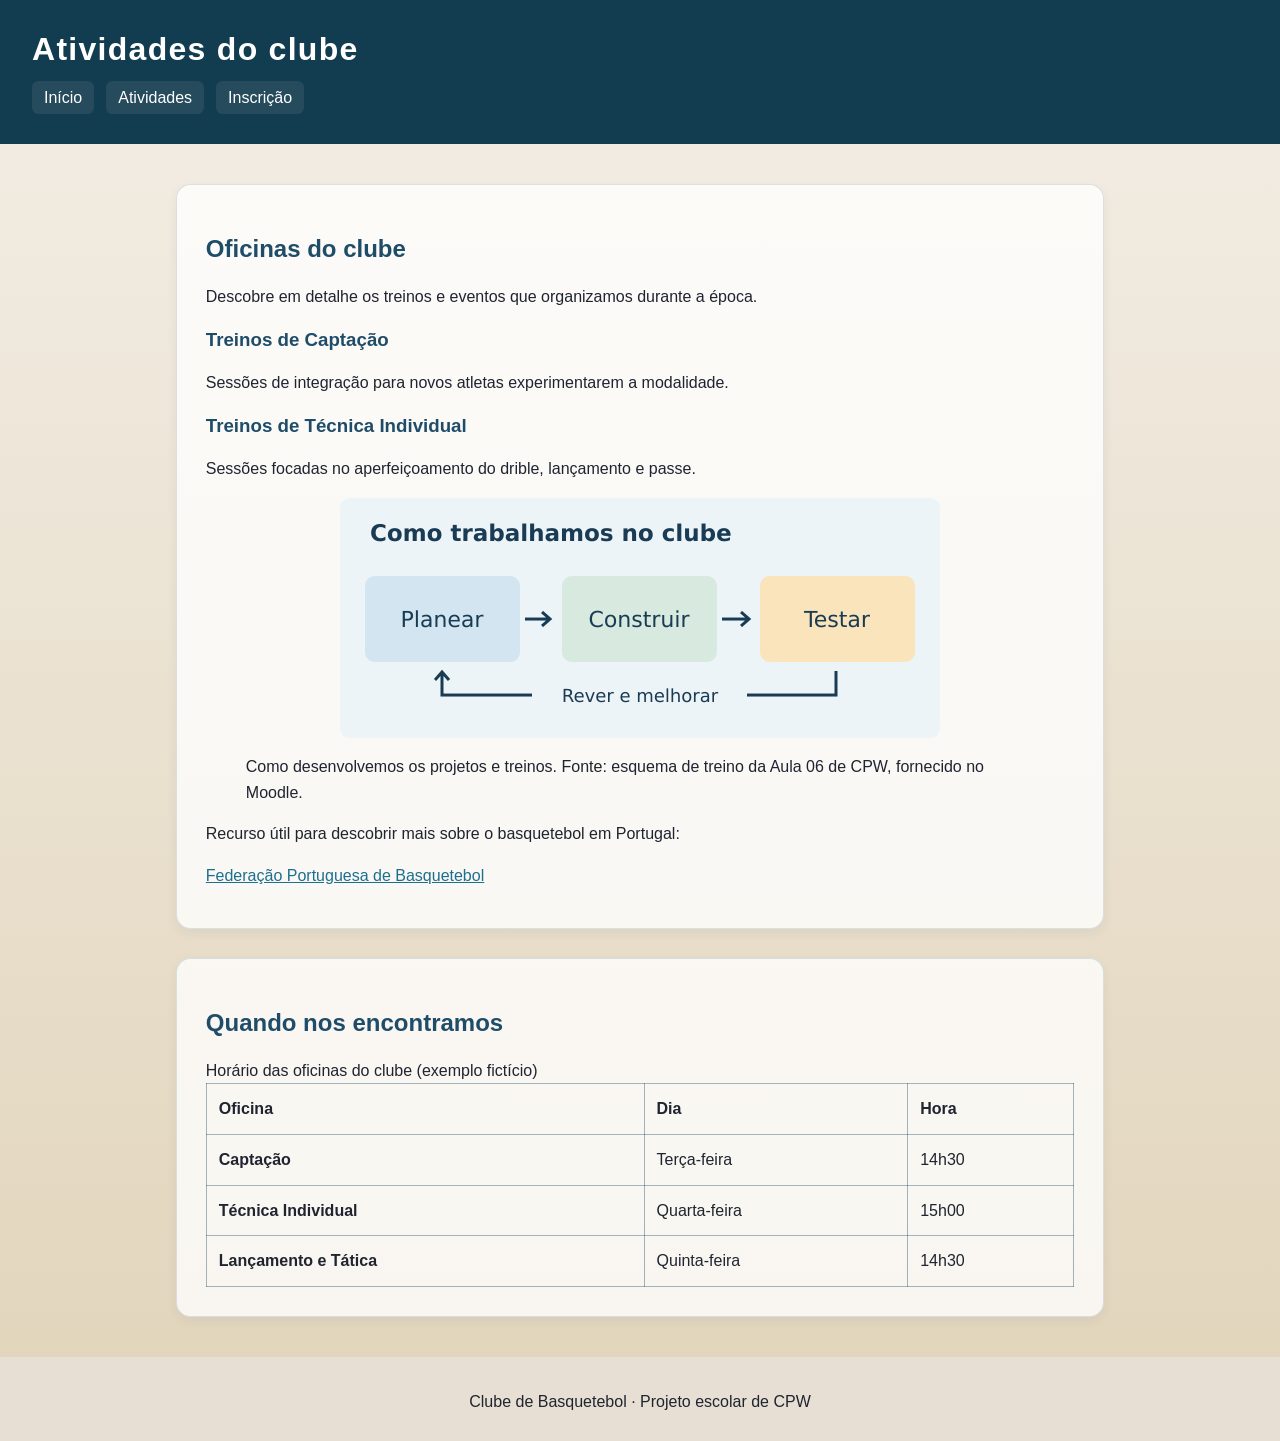
==== paginas/atividades.html @ 4c6bd14d "Ajusta CSS compartilhado nas páginas principais" ====
<!doctype html>
<html lang="pt-PT">

<head>
  <meta charset="utf-8">
  <meta name="viewport" content="width=device-width, initial-scale=1">
  <title>Atividades | Clube de Basquetebol — cpw-11</title>
  <link rel="stylesheet" href="../estilos.css">
</head>

<body>
  <!-- Estrutura principal da página do Clube de Basquetebol -->

  <header>
    <h1>Atividades do clube</h1>
    <nav>
      <ul>
        <li><a href="../index.html">Início</a></li>
        <li><a href="atividades.html">Atividades</a></li>
        <li><a href="inscricao.html">Inscrição</a></li>
      </ul>
    </nav>
  </header>

  <main>

    <section>
      <h2>Oficinas do clube</h2>
      <p>Descobre em detalhe os treinos e eventos que organizamos durante a época.</p>

      <h3>Treinos de Captação</h3>
      <p>Sessões de integração para novos atletas experimentarem a modalidade.</p>

      <h3>Treinos de Técnica Individual</h3>
      <p>Sessões focadas no aperfeiçoamento do drible, lançamento e passe.</p>

      <!-- Esquema do processo de treino com legenda -->
      <figure>
        <img src="../imagens/oficina.png"
             alt="Ciclo do clube: planear, construir, testar e regressar ao planeamento para melhorar."
             width="600" height="240">
        <figcaption>
          Como desenvolvemos os projetos e treinos.
          Fonte: esquema de treino da Aula 06 de CPW, fornecido no Moodle.
        </figcaption>
      </figure>

      <p>Recurso útil para descobrir mais sobre o basquetebol em Portugal:</p>
      <p>
        <a href="https://www.fpb.pt/" target="_blank" rel="noopener">Federação Portuguesa de Basquetebol</a>
      </p>
    </section>

    <section>
      <h2>Quando nos encontramos</h2>

      <table border="1"
        <caption>Horário das oficinas do clube (exemplo fictício)</caption>
        <thead>
          <tr>
            <th scope="col">Oficina</th>
            <th scope="col">Dia</th>
            <th scope="col">Hora</th>
          </tr>
        </thead>
        <tbody>
          <tr>
            <th scope="row">Captação</th>
            <td>Terça-feira</td>
            <td>14h30</td>
          </tr>
          <tr>
            <th scope="row">Técnica Individual</th>
            <td>Quarta-feira</td>
            <td>15h00</td>
          </tr>
          <tr>
            <th scope="row">Lançamento e Tática</th>
            <td>Quinta-feira</td>
            <td>14h30</td>
          </tr>
        </tbody>
      </table>
    </section>

  </main>

  <footer>
    <p>Clube de Basquetebol · Projeto escolar de CPW</p>
  </footer>

</body>

</html>
---- estilos.css ----
:root {
  --cor-fundo: #f3eee6;
  --cor-fundo-escuro: #e1d4ba;
  --cor-principal: #1f4d69;
  --cor-acento: #e07a38;
  --cor-texto: #1f2430;
  --cor-link: #1d6f8e;
  --cor-link-hover: #cf5a1d;
  --cor-header: #123c4f;
  --cor-cartao: rgba(255,255,255,0.78);
}

* { box-sizing: border-box; }

body {
  margin: 0;
  font-family: Arial, Helvetica, sans-serif;
  background: linear-gradient(180deg, var(--cor-fundo), var(--cor-fundo-escuro));
  color: var(--cor-texto);
  line-height: 1.6;
}

header {
  background: var(--cor-header);
  color: #fff;
  padding: 1.8rem 2rem 1.4rem;
}

header h1 {
  color: #fff;
  margin: 0 0 1rem;
  letter-spacing: 0.04em;
}

nav ul {
  list-style: none;
  display: flex;
  flex-wrap: wrap;
  gap: 0.75rem;
  margin: 0;
  padding: 0;
}

nav a {
  color: #fff;
  text-decoration: none;
  background: rgba(255,255,255,0.08);
  padding: 0.5rem 0.75rem;
  border-radius: 0.4rem;
}

nav a:hover,
nav a:focus {
  background: rgba(255,255,255,0.18);
}

main {
  max-width: 960px;
  margin: 2.5rem auto;
  padding: 0 1rem;
}

section {
  background: var(--cor-cartao);
  border: 1px solid rgba(31,77,105,0.15);
  border-radius: 0.9rem;
  padding: 1.8rem;
  margin-bottom: 1.8rem;
  box-shadow: 0 4px 12px rgba(18, 59, 79, 0.06);
}

h1, h2, h3 {
  color: var(--cor-principal);
  line-height: 1.25;
}

p, li {
  margin-bottom: 0.7rem;
}

img {
  display: block;
  max-width: 100%;
  height: auto;
  margin: 1rem auto;
  border-radius: 0.6rem;
}

a {
  color: var(--cor-link);
  text-decoration: underline;
}

a:hover,
a:focus {
  color: var(--cor-link-hover);
}

table {
  width: 100%;
  border-collapse: collapse;
}

th, td {
  border: 1px solid rgba(31,77,105,0.4);
  padding: 0.75rem;
  text-align: left;
}

footer {
  background: #e7dfd3;
  text-align: center;
  padding: 1rem;
}
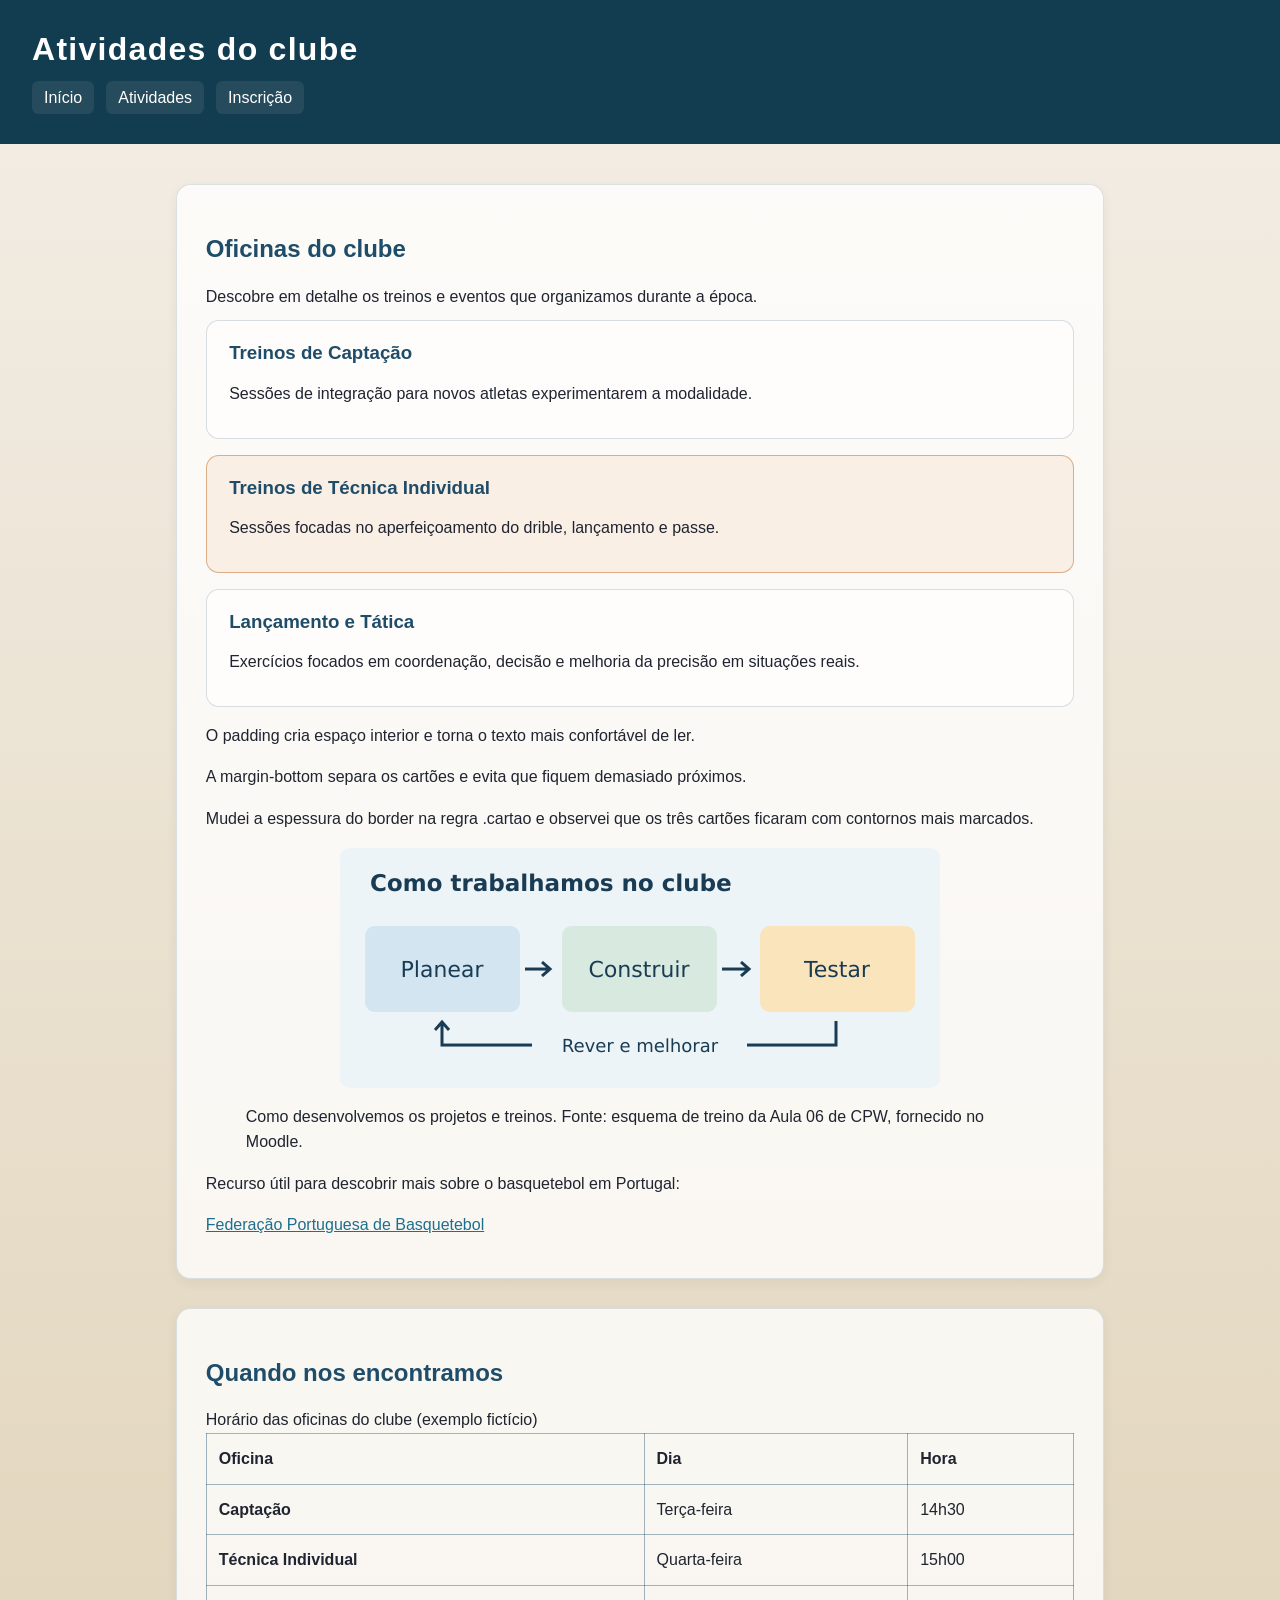
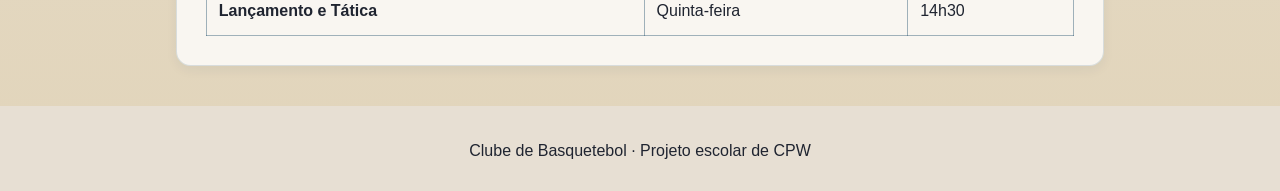
==== commit 9315b6a0: "Add card styles and update activities section for better layout" ====
--- a/paginas/atividades.html
+++ b/paginas/atividades.html
@@ -28,11 +28,24 @@
       <h2>Oficinas do clube</h2>
       <p>Descobre em detalhe os treinos e eventos que organizamos durante a época.</p>
 
-      <h3>Treinos de Captação</h3>
-      <p>Sessões de integração para novos atletas experimentarem a modalidade.</p>
+      <article class="cartao">
+        <h3>Treinos de Captação</h3>
+        <p>Sessões de integração para novos atletas experimentarem a modalidade.</p>
+      </article>
 
-      <h3>Treinos de Técnica Individual</h3>
-      <p>Sessões focadas no aperfeiçoamento do drible, lançamento e passe.</p>
+      <article class="cartao destaque">
+        <h3>Treinos de Técnica Individual</h3>
+        <p>Sessões focadas no aperfeiçoamento do drible, lançamento e passe.</p>
+      </article>
+
+      <article class="cartao">
+        <h3>Lançamento e Tática</h3>
+        <p>Exercícios focados em coordenação, decisão e melhoria da precisão em situações reais.</p>
+      </article>
+
+      <p>O padding cria espaço interior e torna o texto mais confortável de ler.</p>
+      <p>A margin-bottom separa os cartões e evita que fiquem demasiado próximos.</p>
+      <p>Mudei a espessura do border na regra .cartao e observei que os três cartões ficaram com contornos mais marcados.</p>
 
       <!-- Esquema do processo de treino com legenda -->
       <figure>
--- a/estilos.css
+++ b/estilos.css
@@ -69,6 +69,24 @@
   box-shadow: 0 4px 12px rgba(18, 59, 79, 0.06);
 }
 
+.cartao {
+  background: #fffdfb;
+  border: 1px solid rgba(31, 77, 105, 0.18);
+  border-radius: 0.8rem;
+  padding: 1.25rem 1.4rem;
+  margin-bottom: 1rem;
+}
+
+.cartao.destaque {
+  background: #f9efe5;
+  border-color: rgba(192, 108, 41, 0.5);
+}
+
+.cartao h3 {
+  margin-top: 0;
+  margin-bottom: 0.6rem;
+}
+
 h1, h2, h3 {
   color: var(--cor-principal);
   line-height: 1.25;
@@ -102,7 +120,7 @@
 }
 
 th, td {
-  border: 1px solid rgba(31,77,105,0.4);
+  border: 1px solid rgba(27, 73, 102, 0.4);
   padding: 0.75rem;
   text-align: left;
 }
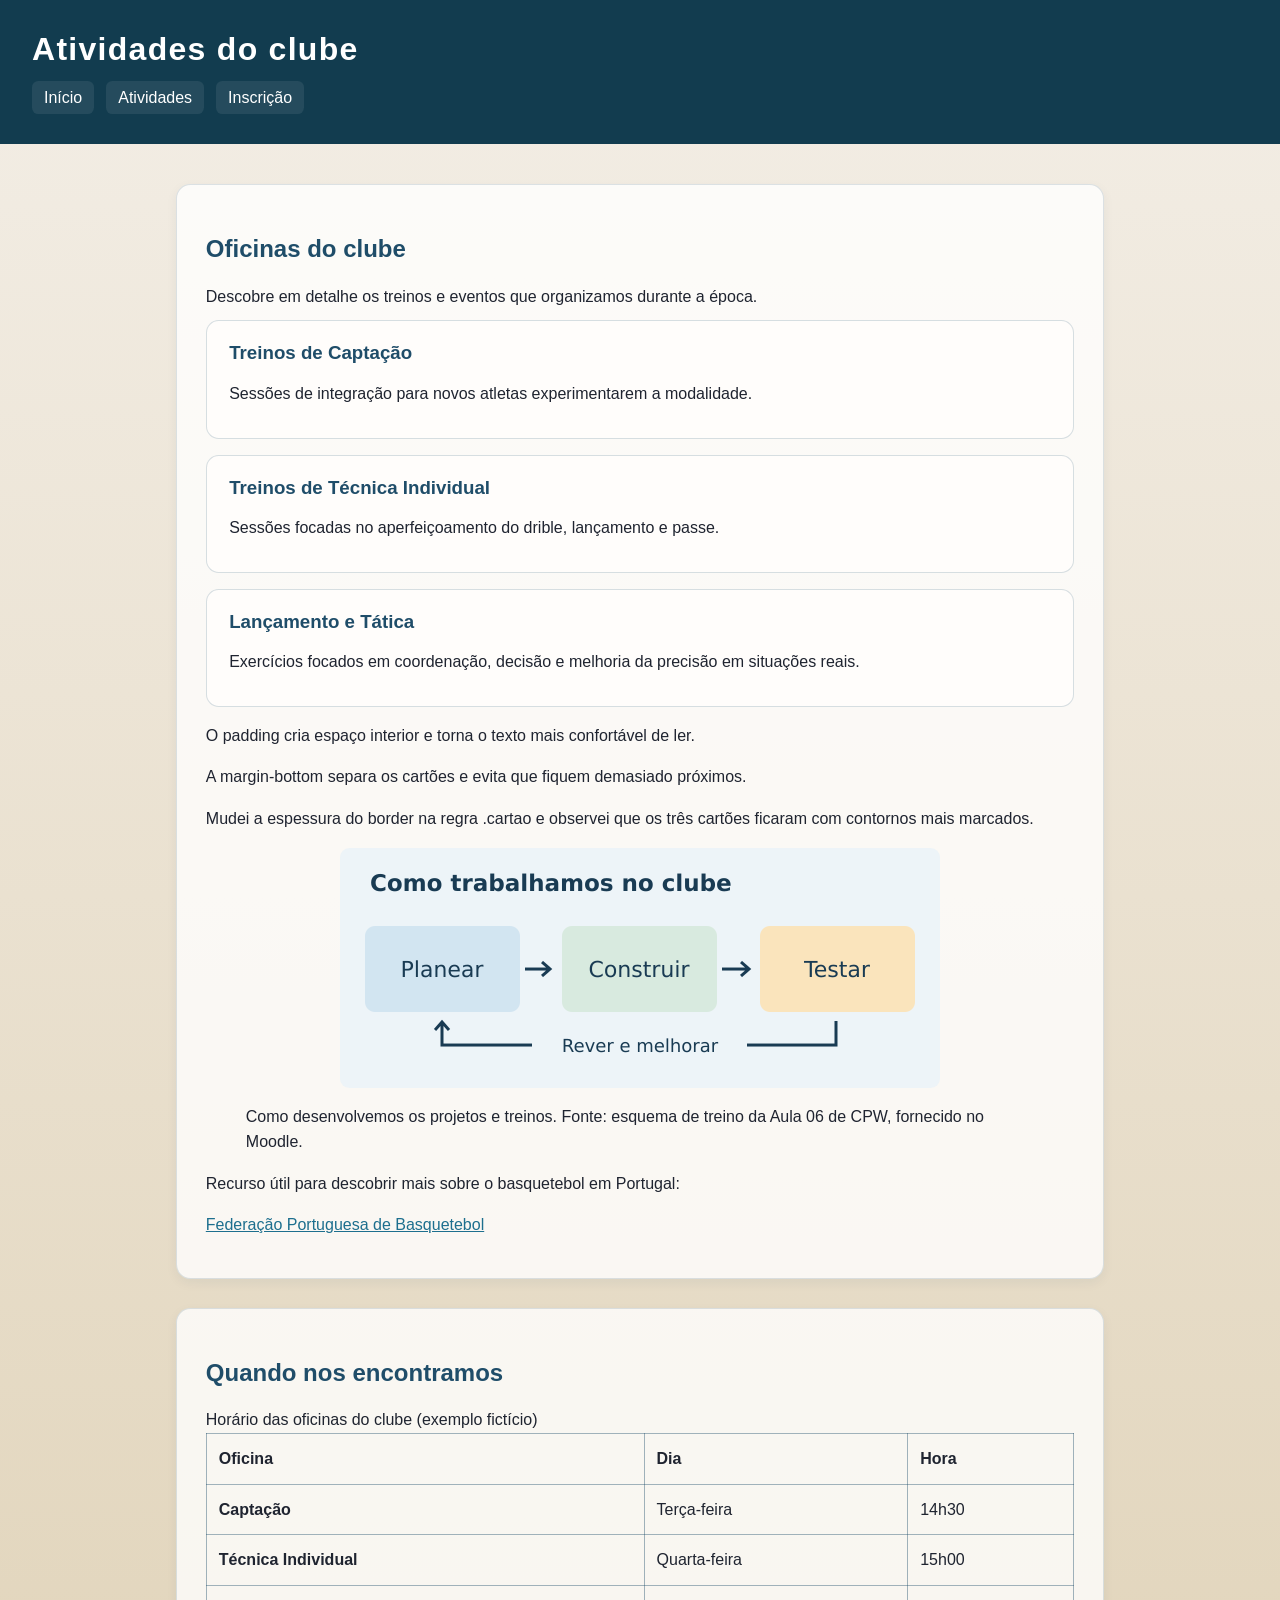
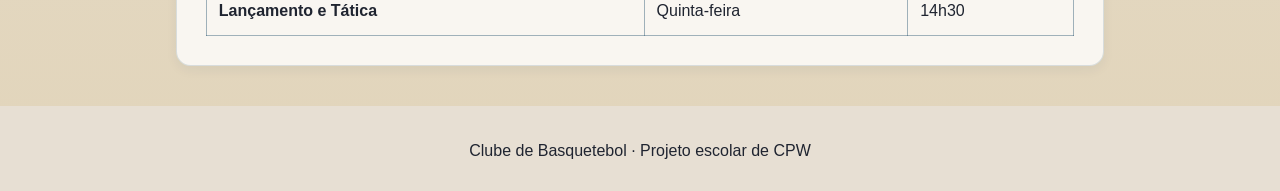
==== commit d51cef7b: "Update styles for activities section and clean up HTML structure" ====
--- a/paginas/atividades.html
+++ b/paginas/atividades.html
@@ -27,21 +27,24 @@
     <section>
       <h2>Oficinas do clube</h2>
       <p>Descobre em detalhe os treinos e eventos que organizamos durante a época.</p>
+    
+      <div class="cartoes">
+        <article class="cartao">
+          <h3>Treinos de Captação</h3>
+          <p>Sessões de integração para novos atletas experimentarem a modalidade.</p>
+        </article>
 
-      <article class="cartao">
-        <h3>Treinos de Captação</h3>
-        <p>Sessões de integração para novos atletas experimentarem a modalidade.</p>
-      </article>
+        <article class="cartao">
+          <h3>Treinos de Técnica Individual</h3>
+          <p>Sessões focadas no aperfeiçoamento do drible, lançamento e passe.</p>
+        </article>
 
-      <article class="cartao destaque">
-        <h3>Treinos de Técnica Individual</h3>
-        <p>Sessões focadas no aperfeiçoamento do drible, lançamento e passe.</p>
-      </article>
+        <article class="cartao">
+          <h3>Lançamento e Tática</h3>
+          <p>Exercícios focados em coordenação, decisão e melhoria da precisão em situações reais.</p>
+        </article>
 
-      <article class="cartao">
-        <h3>Lançamento e Tática</h3>
-        <p>Exercícios focados em coordenação, decisão e melhoria da precisão em situações reais.</p>
-      </article>
+      </div>
 
       <p>O padding cria espaço interior e torna o texto mais confortável de ler.</p>
       <p>A margin-bottom separa os cartões e evita que fiquem demasiado próximos.</p>
--- a/estilos.css
+++ b/estilos.css
@@ -130,3 +130,14 @@
   text-align: center;
   padding: 1rem;
 }
+
+.atividades {
+  display: flex;
+  flex-wrap: wrap;
+  gap: 16px;
+  justify-content: center;
+}
+
+.cartao{flex: 1 1 220px ;
+
+}
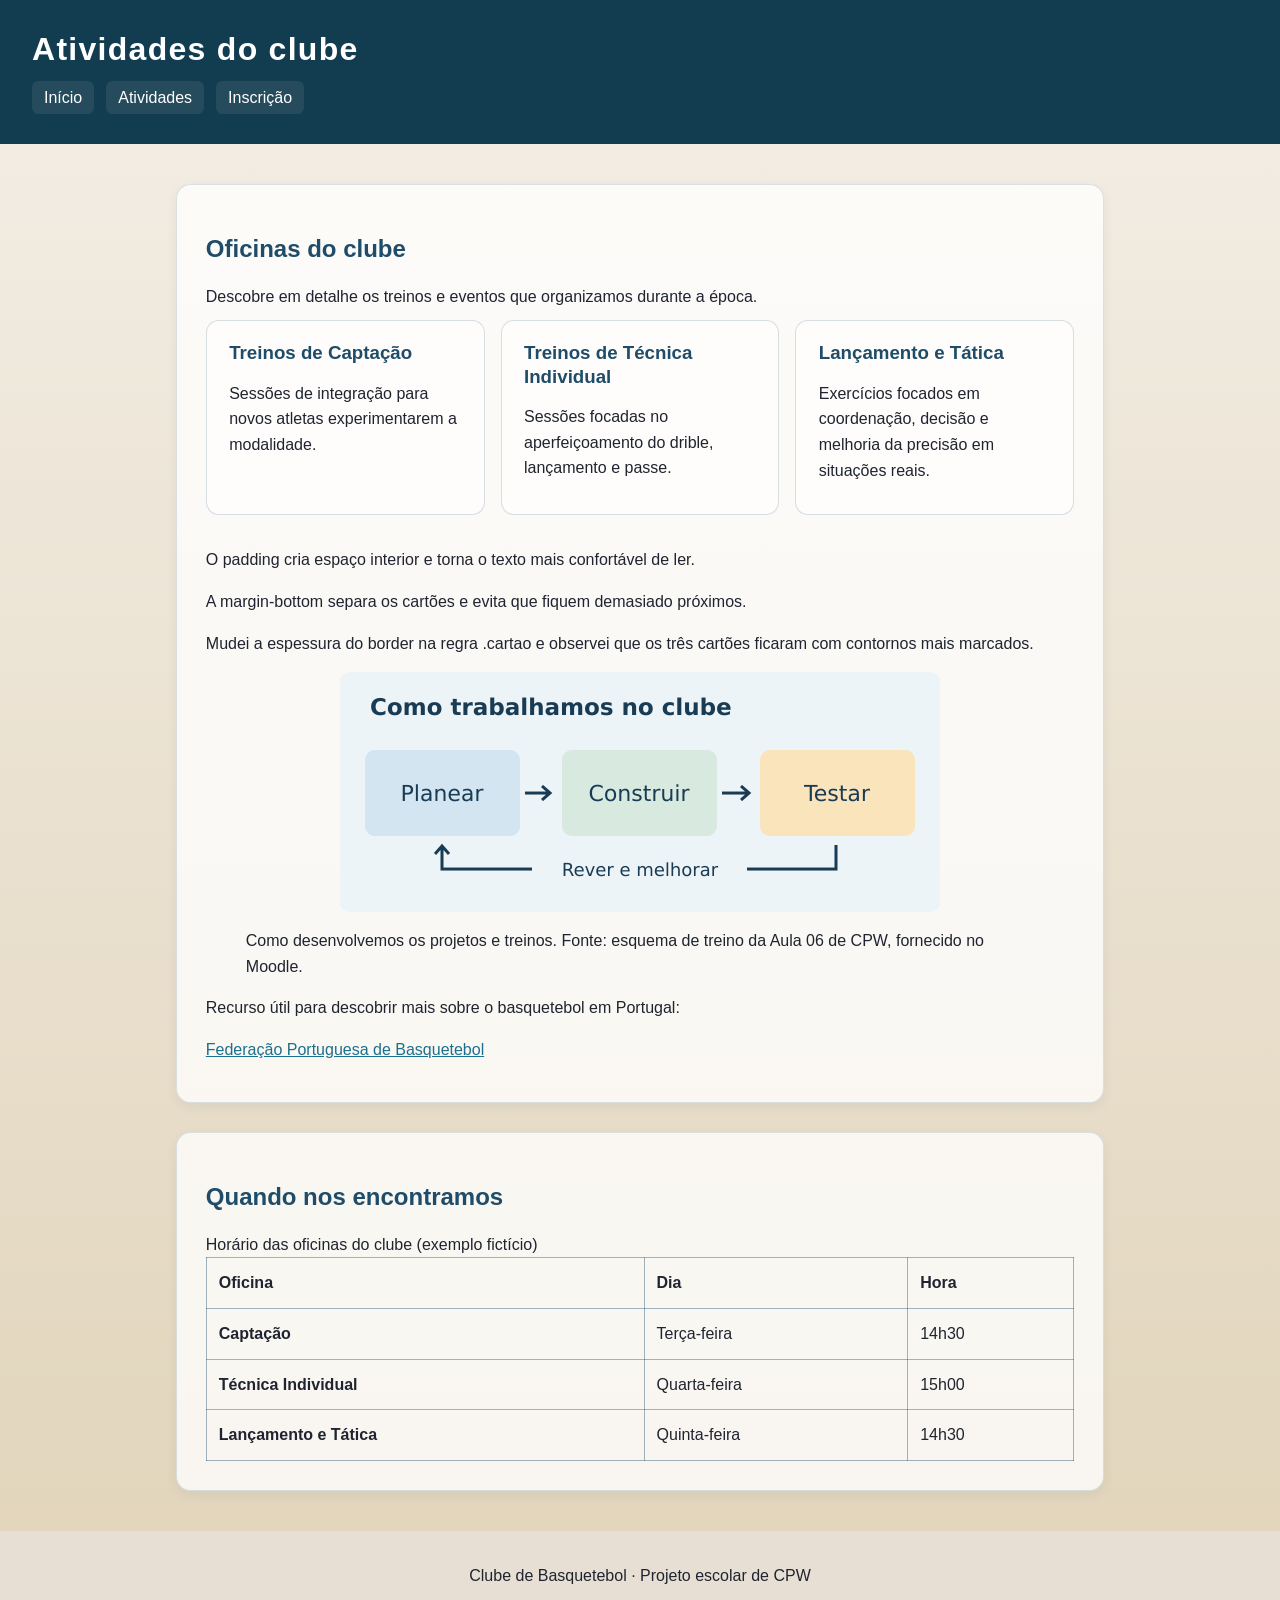
==== commit 17ff3632: "Rename atividades class to lista-atividades and adjust flex properties for better layout" ====
--- a/paginas/atividades.html
+++ b/paginas/atividades.html
@@ -28,7 +28,7 @@
       <h2>Oficinas do clube</h2>
       <p>Descobre em detalhe os treinos e eventos que organizamos durante a época.</p>
     
-      <div class="cartoes">
+     <div class="lista-atividades">
         <article class="cartao">
           <h3>Treinos de Captação</h3>
           <p>Sessões de integração para novos atletas experimentarem a modalidade.</p>
--- a/estilos.css
+++ b/estilos.css
@@ -131,10 +131,10 @@
   padding: 1rem;
 }
 
-.atividades {
+.lista-atividades {
   display: flex;
+  gap: 16px;
   flex-wrap: wrap;
-  gap: 16px;
   justify-content: center;
 }
 
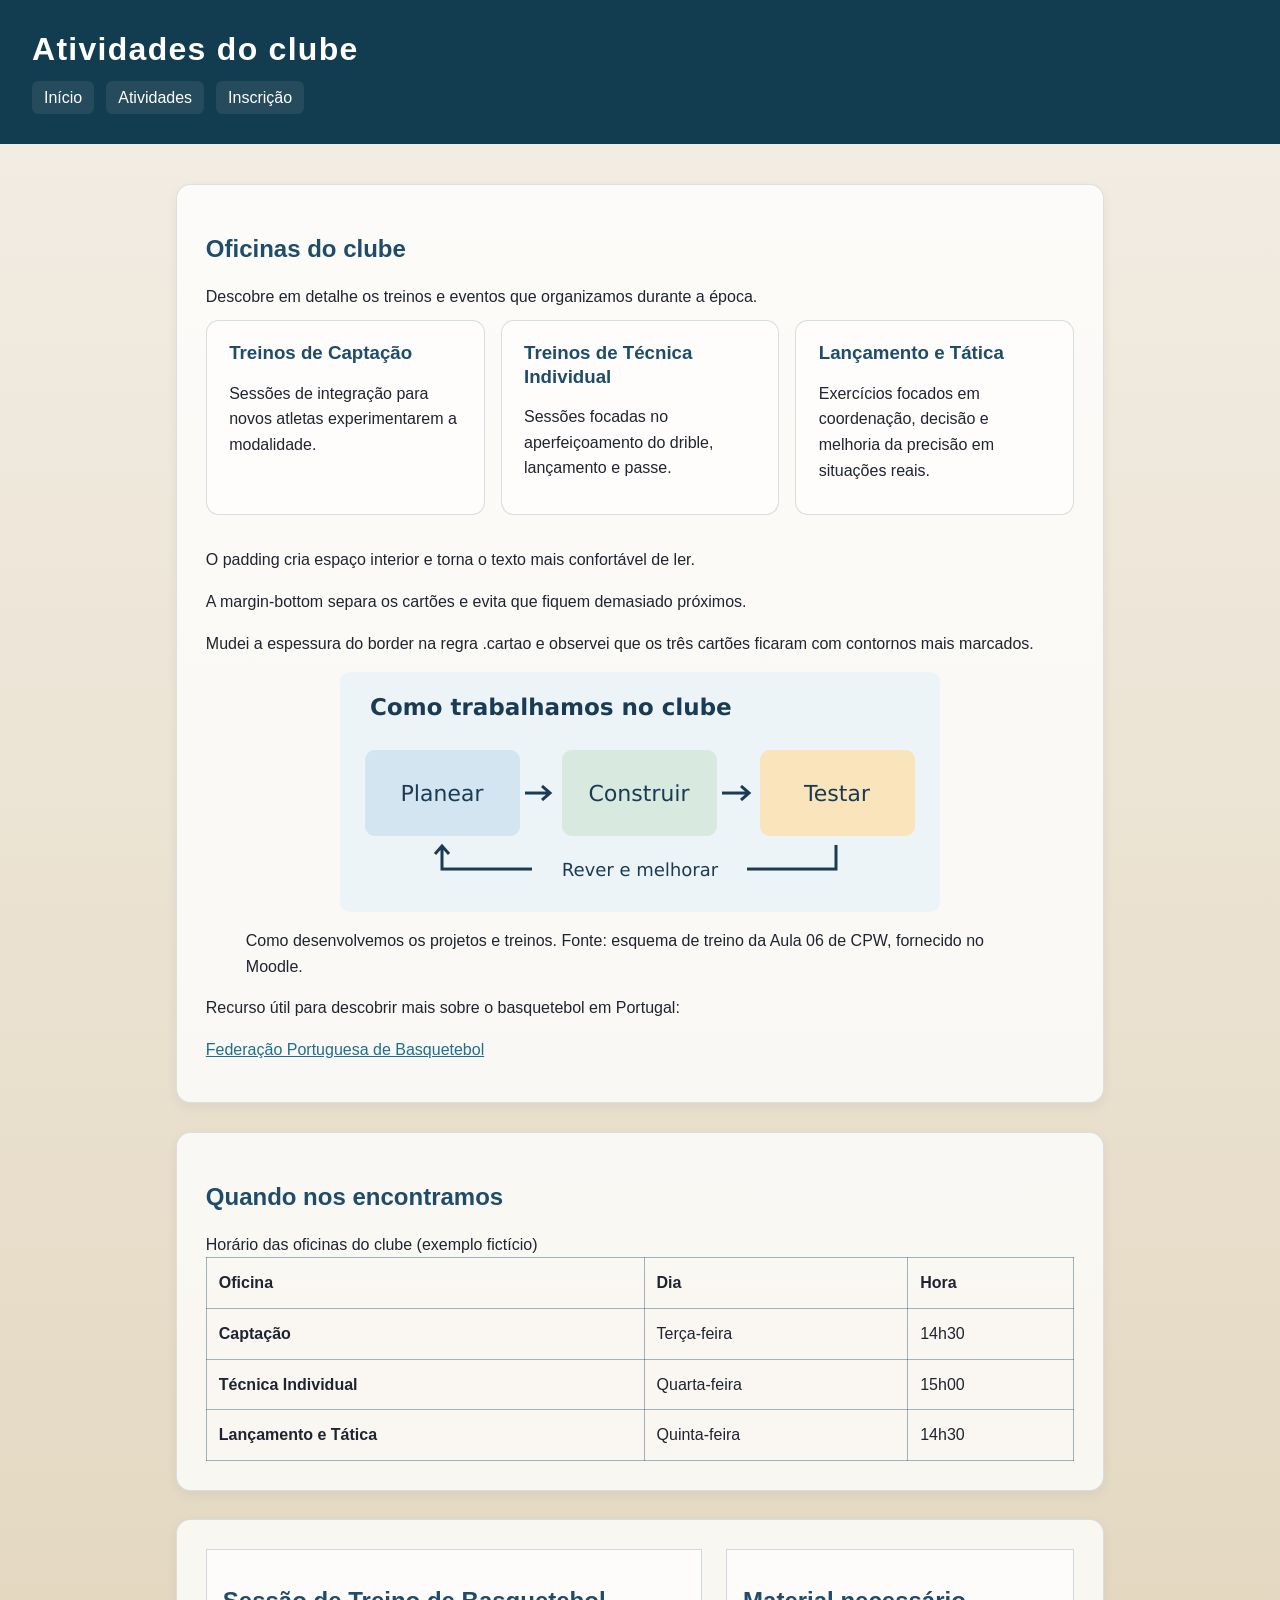
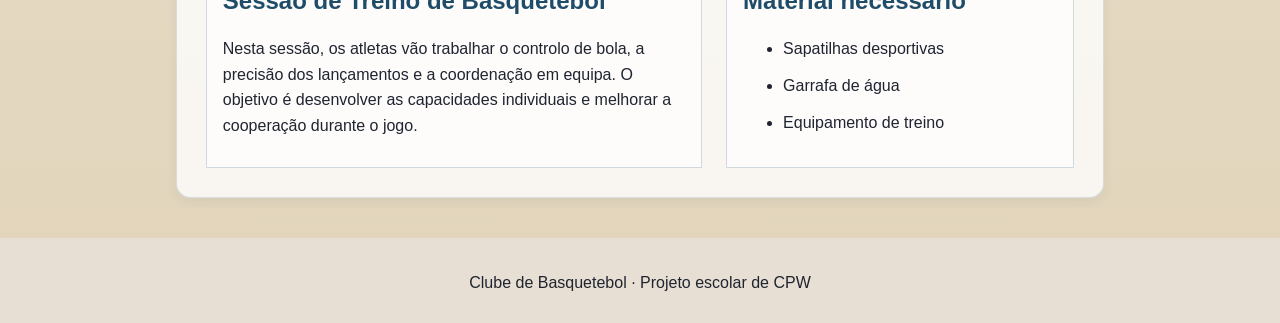
==== commit 43bf7211: "Add training session section with necessary materials to atividades page" ====
--- a/paginas/atividades.html
+++ b/paginas/atividades.html
@@ -99,6 +99,29 @@
       </table>
     </section>
 
+    <section class="sessao">
+
+     <div class="sessao-info">
+     <h2>Sessão de Treino de Basquetebol</h2>
+     <p>
+      Nesta sessão, os atletas vão trabalhar o controlo de bola,
+      a precisão dos lançamentos e a coordenação em equipa.
+      O objetivo é desenvolver as capacidades individuais
+      e melhorar a cooperação durante o jogo.
+     </p>
+    </div>
+
+  <div class="sessao-material">
+    <h2>Material necessário</h2>
+    <ul>    
+      <li>Sapatilhas desportivas</li>
+      <li>Garrafa de água</li>
+      <li>Equipamento de treino</li>
+    </ul>
+  </div>
+
+</section>
+
   </main>
 
   <footer>
--- a/estilos.css
+++ b/estilos.css
@@ -138,6 +138,30 @@
   justify-content: center;
 }
 
-.cartao{flex: 1 1 220px ;
+.cartao {
+  flex: 1 1 220px;
+}
 
-}+.sessao {
+  display: flex;
+  flex-direction: row;
+  flex-wrap: nowrap;
+  gap: 24px;
+}
+
+.sessao-info,
+.sessao-material {
+  min-width: 0;
+  overflow-wrap: anywhere;
+  padding: 16px;
+  border: 1px solid rgba(31, 77, 105, 0.2);
+  background: rgba(255, 255, 255, 0.7);
+}
+
+.sessao-info {
+  flex: 2 1 200px;
+}
+
+.sessao-material {
+  flex: 1 1 200px;
+}
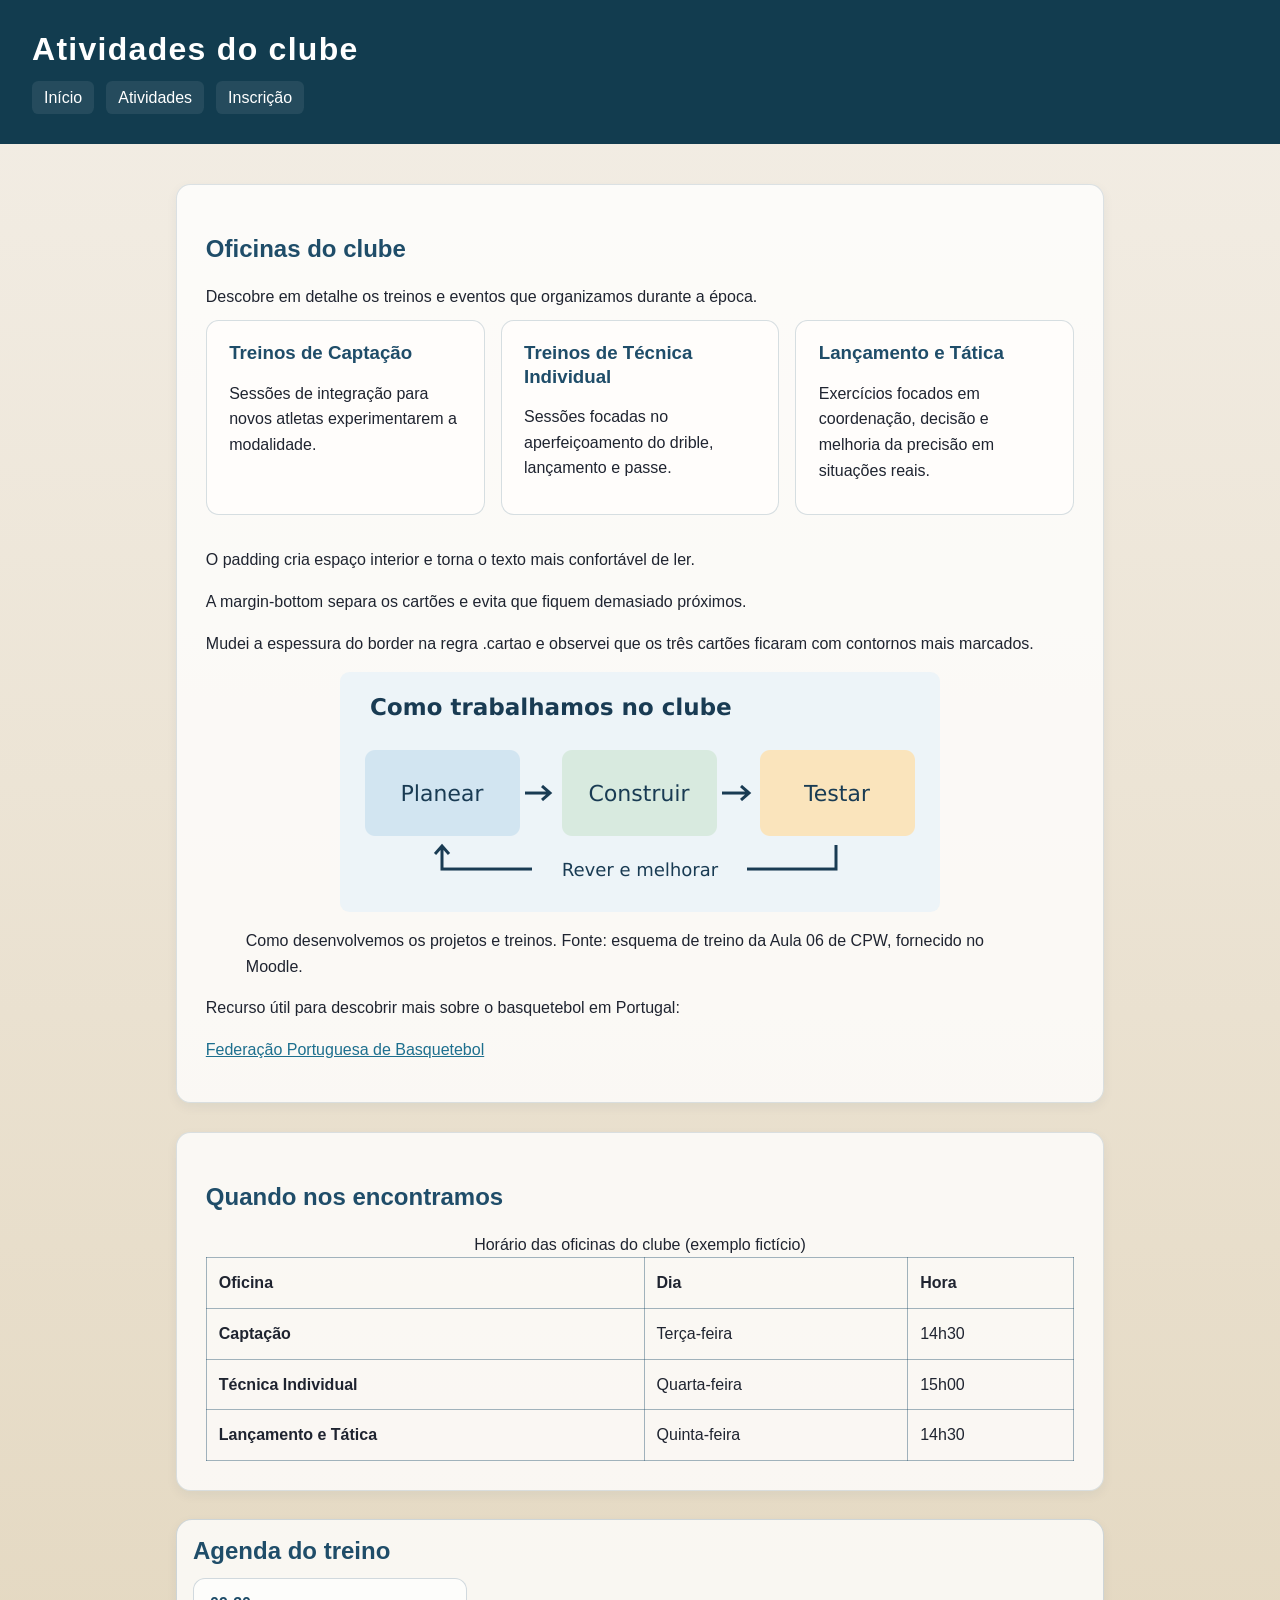
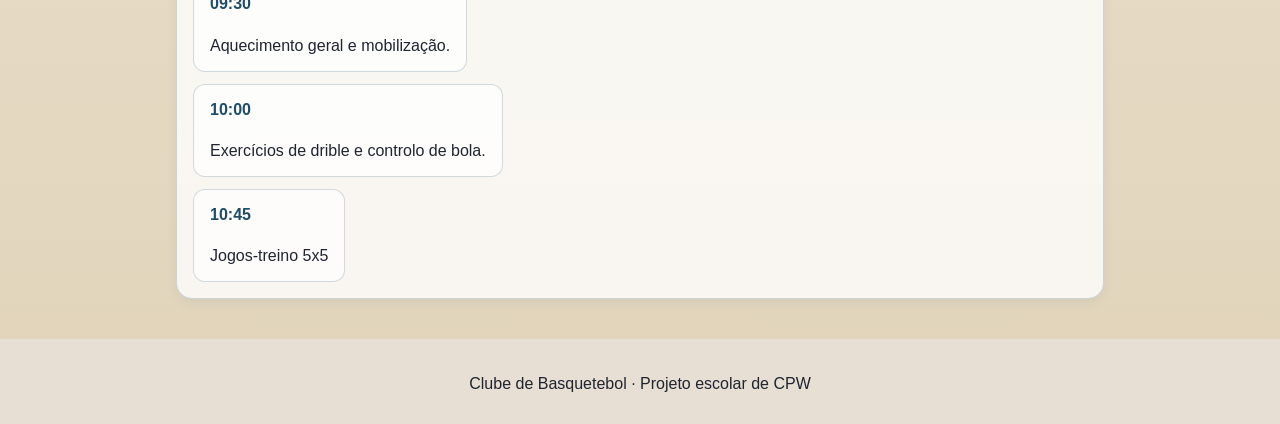
==== commit 7a4f10f4: "Refactor agenda section layout" ====
--- a/paginas/atividades.html
+++ b/paginas/atividades.html
@@ -70,7 +70,7 @@
     <section>
       <h2>Quando nos encontramos</h2>
 
-      <table border="1"
+      <table>
         <caption>Horário das oficinas do clube (exemplo fictício)</caption>
         <thead>
           <tr>
@@ -99,28 +99,24 @@
       </table>
     </section>
 
-    <section class="sessao">
+    <section class="agenda">
+      <h2>Agenda do treino</h2>
 
-     <div class="sessao-info">
-     <h2>Sessão de Treino de Basquetebol</h2>
-     <p>
-      Nesta sessão, os atletas vão trabalhar o controlo de bola,
-      a precisão dos lançamentos e a coordenação em equipa.
-      O objetivo é desenvolver as capacidades individuais
-      e melhorar a cooperação durante o jogo.
-     </p>
-    </div>
+      <div class="momento">
+        <p class="momento-hora">09:30</p>
+        <p>Aquecimento geral e mobilização.</p>
+      </div>
 
-  <div class="sessao-material">
-    <h2>Material necessário</h2>
-    <ul>    
-      <li>Sapatilhas desportivas</li>
-      <li>Garrafa de água</li>
-      <li>Equipamento de treino</li>
-    </ul>
-  </div>
+      <div class="momento">
+        <p class="momento-hora">10:00</p>
+        <p>Exercícios de drible e controlo de bola.</p>
+      </div>
 
-</section>
+      <div class="momento">
+        <p class="momento-hora">10:45</p>
+        <p>Jogos-treino 5x5</p>
+      </div>
+    </section>
 
   </main>
 
--- a/estilos.css
+++ b/estilos.css
@@ -142,26 +142,37 @@
   flex: 1 1 220px;
 }
 
-.sessao {
+.agenda {
   display: flex;
-  flex-direction: row;
-  flex-wrap: nowrap;
-  gap: 24px;
+  flex-direction: column;
+  justify-content: space-between;
+  align-items: flex-start;
+  min-height: 360px;
+  padding: 16px;
+  gap: 12px;
+  border: 1px solid rgba(31, 77, 105, 0.2);
+  border-radius: 1rem;
+  background: rgba(255, 255, 255, 0.78);
 }
 
-.sessao-info,
-.sessao-material {
-  min-width: 0;
-  overflow-wrap: anywhere;
-  padding: 16px;
+.agenda h2 {
+  margin: 0;
+}
+
+.momento {
+  width: auto;
+  padding: 12px 16px;
   border: 1px solid rgba(31, 77, 105, 0.2);
+  border-radius: 0.75rem;
   background: rgba(255, 255, 255, 0.7);
 }
 
-.sessao-info {
-  flex: 2 1 200px;
+.momento-hora {
+  margin: 0 0 0.5rem;
+  font-weight: 700;
+  color: var(--cor-principal);
 }
 
-.sessao-material {
-  flex: 1 1 200px;
+.momento p:last-child {
+  margin-bottom: 0;
 }
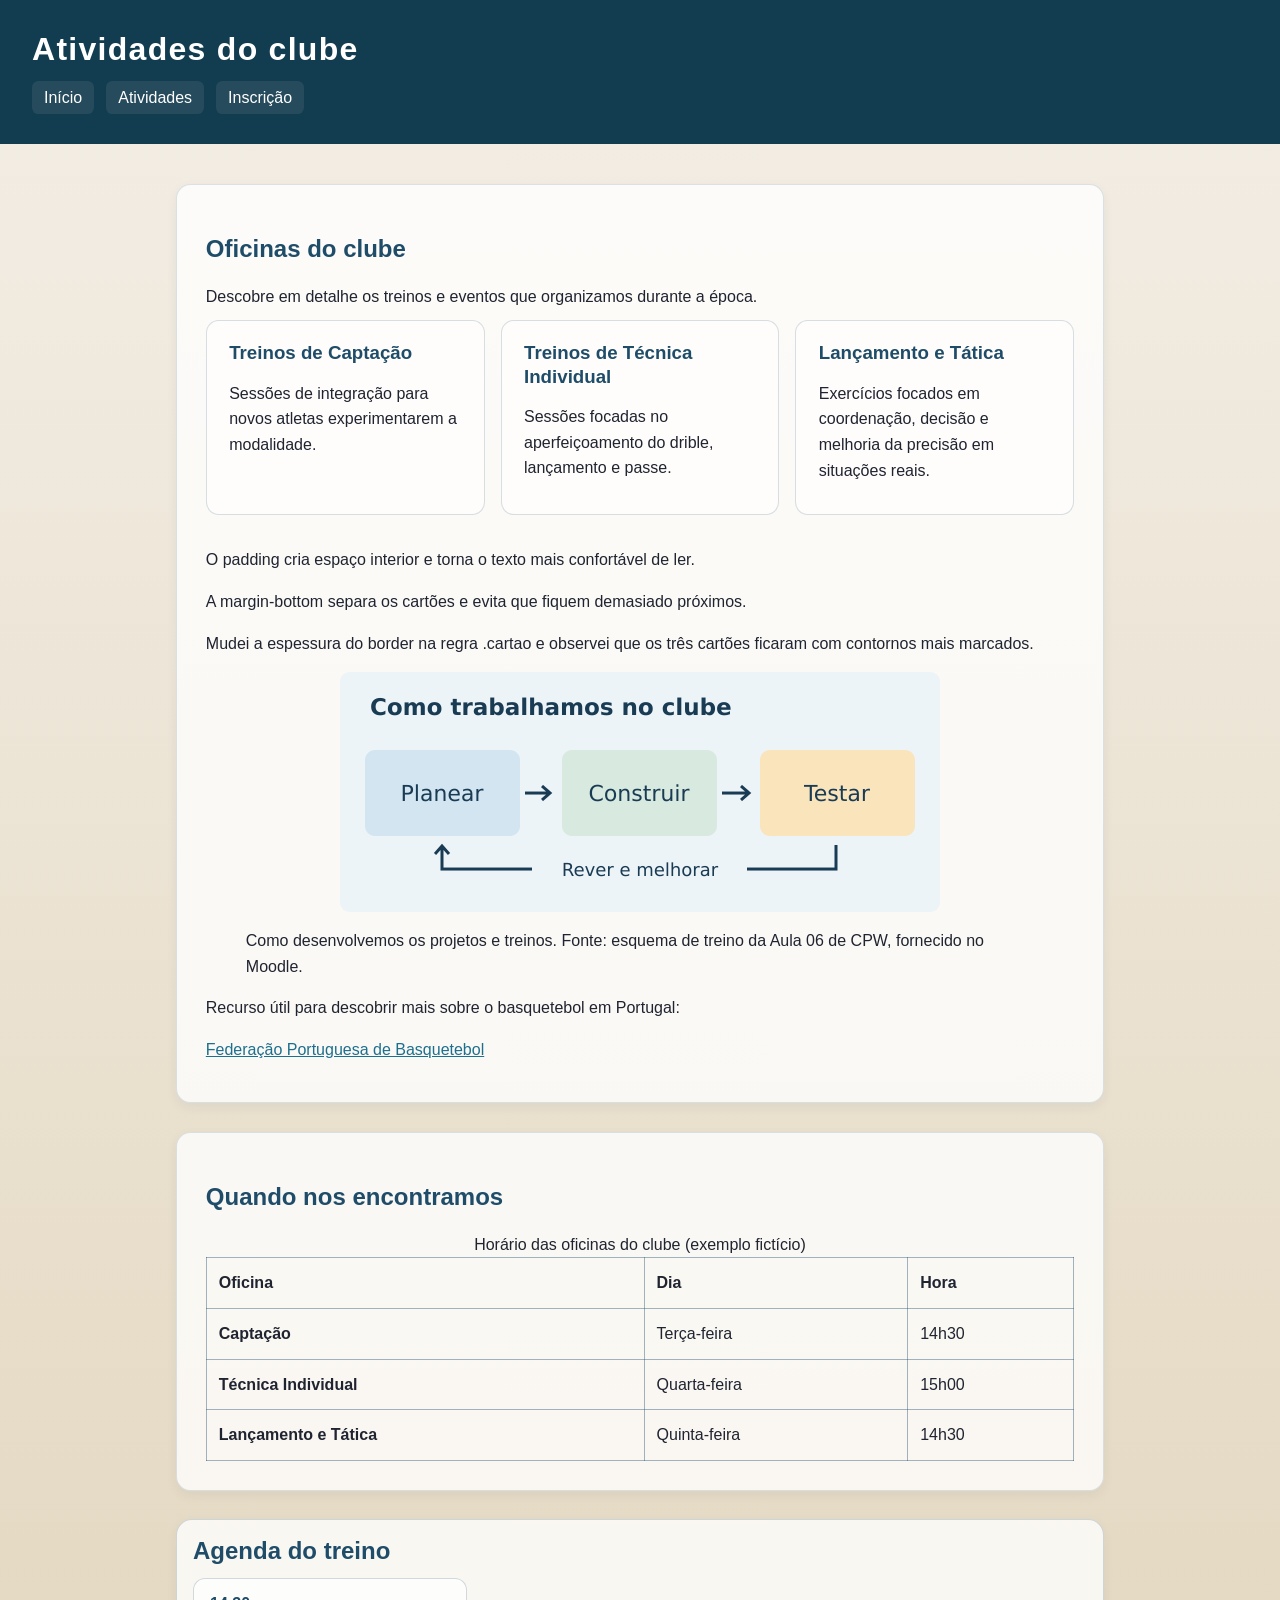
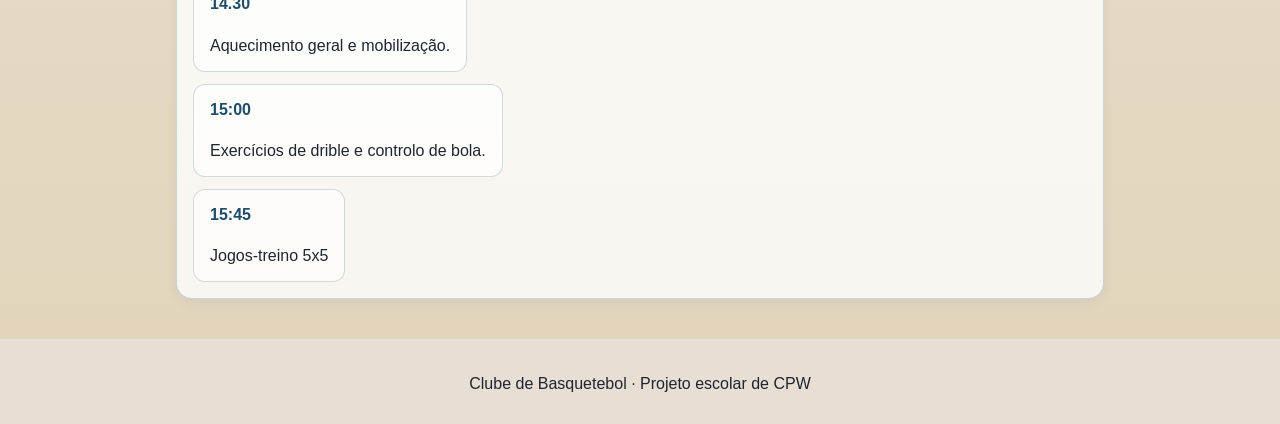
==== commit 7b26765d: "Update training schedule times in agenda section" ====
--- a/paginas/atividades.html
+++ b/paginas/atividades.html
@@ -103,17 +103,17 @@
       <h2>Agenda do treino</h2>
 
       <div class="momento">
-        <p class="momento-hora">09:30</p>
+        <p class="momento-hora">14.30</p>
         <p>Aquecimento geral e mobilização.</p>
       </div>
 
       <div class="momento">
-        <p class="momento-hora">10:00</p>
+        <p class="momento-hora">15:00</p>
         <p>Exercícios de drible e controlo de bola.</p>
       </div>
 
       <div class="momento">
-        <p class="momento-hora">10:45</p>
+        <p class="momento-hora">15:45</p>
         <p>Jogos-treino 5x5</p>
       </div>
     </section>
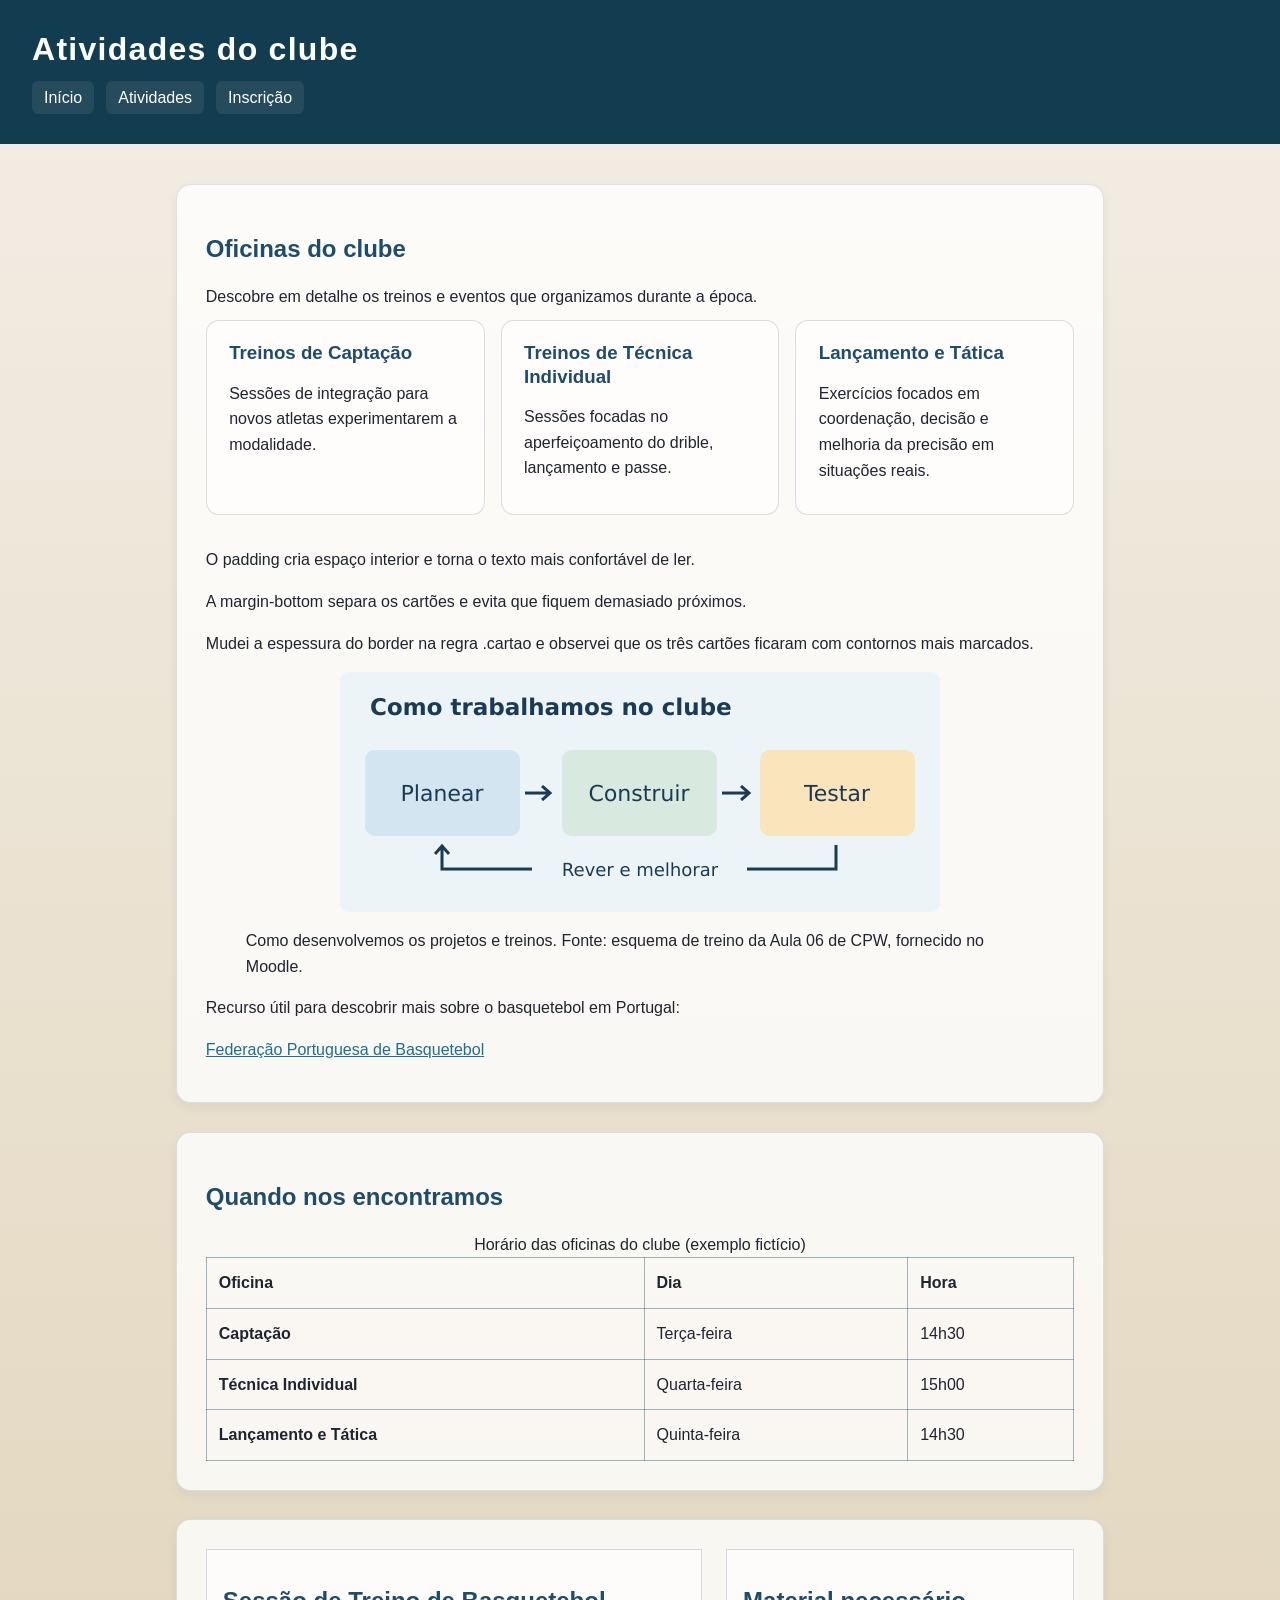
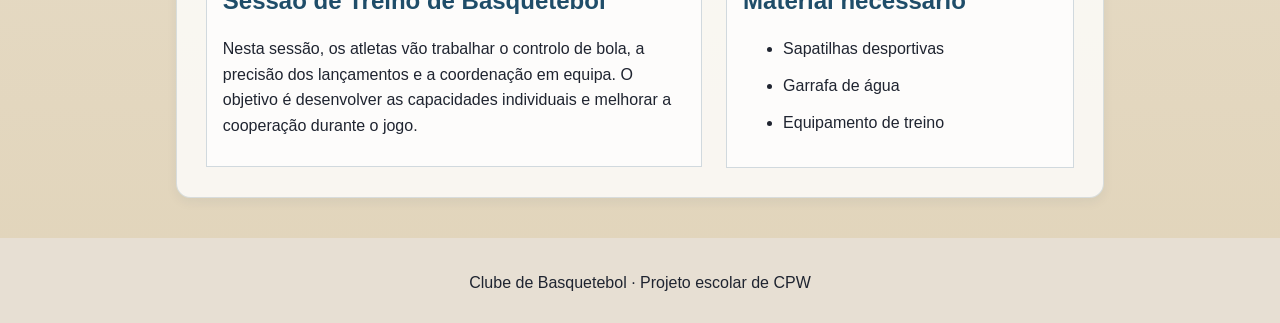
==== commit 7b4dbc21: "Refactor agenda section to sessao with updated layout and content for training session details" ====
--- a/paginas/atividades.html
+++ b/paginas/atividades.html
@@ -99,22 +99,24 @@
       </table>
     </section>
 
-    <section class="agenda">
-      <h2>Agenda do treino</h2>
-
-      <div class="momento">
-        <p class="momento-hora">14.30</p>
-        <p>Aquecimento geral e mobilização.</p>
+    <section class="sessao">
+      <div class="sessao-info">
+        <h2>Sessão de Treino de Basquetebol</h2>
+        <p>
+          Nesta sessão, os atletas vão trabalhar o controlo de bola,
+          a precisão dos lançamentos e a coordenação em equipa.
+          O objetivo é desenvolver as capacidades individuais
+          e melhorar a cooperação durante o jogo.
+        </p>
       </div>
 
-      <div class="momento">
-        <p class="momento-hora">15:00</p>
-        <p>Exercícios de drible e controlo de bola.</p>
-      </div>
-
-      <div class="momento">
-        <p class="momento-hora">15:45</p>
-        <p>Jogos-treino 5x5</p>
+      <div class="sessao-material">
+        <h2>Material necessário</h2>
+        <ul>
+          <li>Sapatilhas desportivas</li>
+          <li>Garrafa de água</li>
+          <li>Equipamento de treino</li>
+        </ul>
       </div>
     </section>
 
--- a/estilos.css
+++ b/estilos.css
@@ -142,37 +142,28 @@
   flex: 1 1 220px;
 }
 
-.agenda {
+.sessao {
   display: flex;
-  flex-direction: column;
-  justify-content: space-between;
+  flex-direction: row;
+  flex-wrap: nowrap;
+  gap: 24px;
   align-items: flex-start;
-  min-height: 360px;
-  padding: 16px;
-  gap: 12px;
-  border: 1px solid rgba(31, 77, 105, 0.2);
-  border-radius: 1rem;
-  background: rgba(255, 255, 255, 0.78);
 }
 
-.agenda h2 {
-  margin: 0;
-}
-
-.momento {
-  width: auto;
-  padding: 12px 16px;
+.sessao-info,
+.sessao-material {
+  min-width: 0;
+  overflow-wrap: anywhere;
+  padding: 16px;
   border: 1px solid rgba(31, 77, 105, 0.2);
-  border-radius: 0.75rem;
   background: rgba(255, 255, 255, 0.7);
 }
 
-.momento-hora {
-  margin: 0 0 0.5rem;
-  font-weight: 700;
-  color: var(--cor-principal);
+.sessao-info {
+  flex: 2 1 200px;
 }
 
-.momento p:last-child {
-  margin-bottom: 0;
+.sessao-material {
+  flex: 1 1 200px;
 }
+
